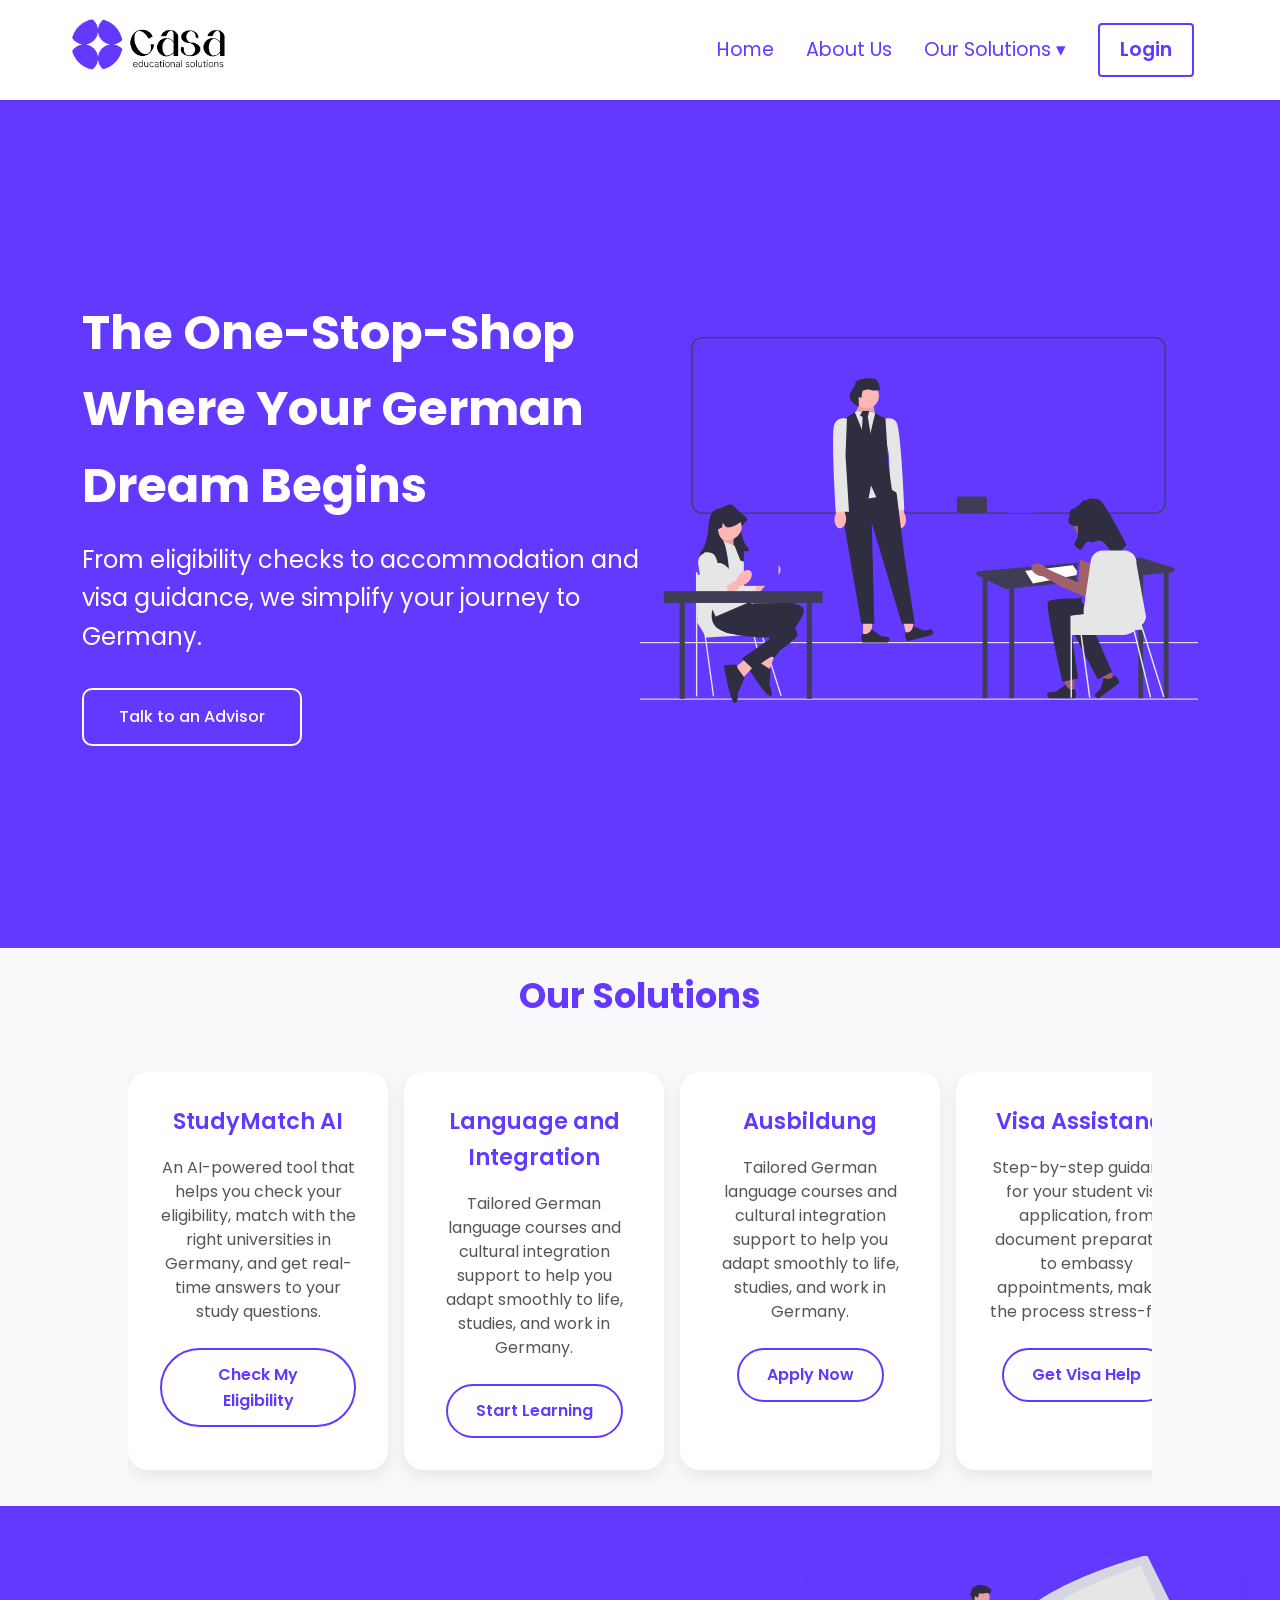
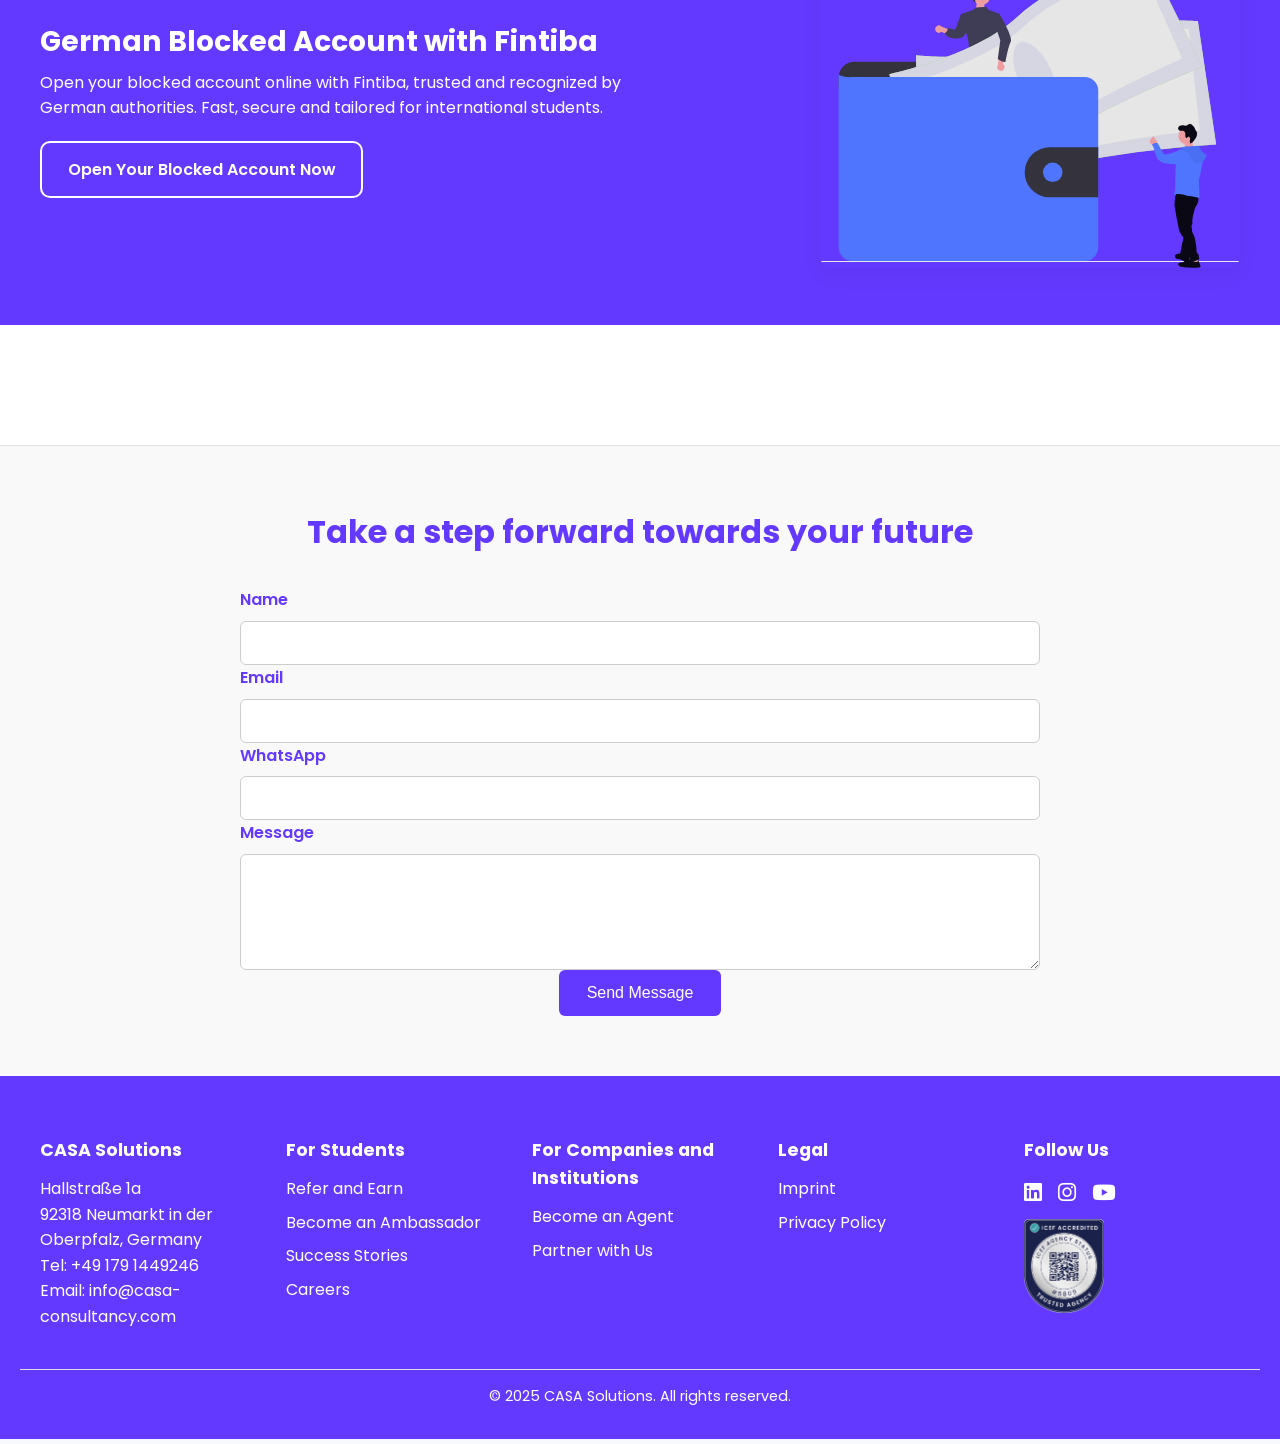
==== index.html @ a8d3142c "Icon added to all pages" ====
<!DOCTYPE html>
<html lang="en">
<head>
  <meta charset="UTF-8">
  <meta name="viewport" content="width=device-width, initial-scale=1.0">
  <title>CASA Educational Solutions</title>
  <link rel="stylesheet" href="styles.css">
  <link rel="preconnect" href="https://fonts.googleapis.com">
  <link rel="preconnect" href="https://fonts.gstatic.com" crossorigin>
  <link href="https://fonts.googleapis.com/css2?family=Poppins:wght@400;700&display=swap" rel="stylesheet">
  <link rel="stylesheet" href="https://cdnjs.cloudflare.com/ajax/libs/font-awesome/6.5.0/css/all.min.css">
  <link rel="icon" type="images/tabicon.png" href="images/tabicon.png">

 
  <!-- Google tag (gtag.js) -->
  <script async src="https://www.googletagmanager.com/gtag/js?id=G-XXXXXXXXXX"></script>
  <script>
    window.dataLayer = window.dataLayer || [];
    function gtag(){dataLayer.push(arguments);}
    gtag('js', new Date());
    gtag('config', 'G-LTHS50NGND');
  </script>


</head>
<body>
  <!-- Navbar -->
  <nav class="navbar">
    <div class="navbar__container">
      <!-- Logo -->
      <a href="index.html" class="logo">
        <img src="images/1.png" alt="CASA Educational Solutions Logo">
      </a>
      
      <!-- Mobile menu toggle -->
      <div class="navbar__toggle" id="mobile-menu">
        <span class="bar"></span>
        <span class="bar"></span>
        <span class="bar"></span>
      </div>
      
      <!-- Menu items -->
      <ul class="navbar__menu">
        <li class="navbar__item"><a href="/" class="navbar__links">Home</a></li>
        <li class="navbar__item"><a href="/aboutus.html" class="navbar__links">About Us</a></li>
        <li class="navbar__item dropdown">
          <a href="/solutions.html" class="navbar__links">Our Solutions ▾</a>
          <ul class="dropdown-menu">
          <li><a href="/study-solutions.html">StudyMatch AI</a></li>
          <li><a href="/unistay.html">UniStay</a></li>
          <li><a href="/ausbildung-students.html">Ausbildung</a></li>
          <li><a href="/ausbildung-b2b.html">Ausbildung B2B</a></li>
          </ul>
          </li>

        <li class="navbar__btn"><a href="/login.html" class="button">Login</a></li>
      </ul>
    </div>
  </nav>

  <!-- Hero Section -->
  <div class="main">
    <div class="main__container">
      <!-- Hero Text -->
      <div class="main__content">
        <h1>The One-Stop-Shop Where Your German Dream Begins</h1>
        <p>From eligibility checks to accommodation and visa guidance, we simplify your journey to Germany.</p>
        <a href="https://cal.com/casasolutions/30min" class="main__btn">Talk to an Advisor</a>
      </div>

      <!-- Hero Image -->
      <div class="main__img--container">
        <img src="images/hero.svg" alt="Students studying in Germany" id="hero-img">
      </div>
    </div>
  </div> 

  <!-- Our Solutions Section -->
  <section class="services" id="services">
    <h2>Our Solutions</h2>
    
    <div class="services-grid">
      <div class="service-card">
        <h3>StudyMatch AI</h3>
        <p>An AI-powered tool that helps you check your eligibility, match with the right universities in Germany, and get real-time answers to your study questions.</p>
        <a href="/studymatch.html" class="btn">Check My Eligibility</a>
      </div>

      <div class="service-card">
        <h3>Language and Integration</h3>
        <p>Tailored German language courses and cultural integration support to help you adapt smoothly to life, studies, and work in Germany.</p>
        <a href="https://api.whatsapp.com/send/?phone=4917686347176&text&type=phone_number&app_absent=0&wame_ctl=1" class="btn">Start Learning</a>
      </div>

      <div class="service-card">
        <h3>Ausbildung</h3>
        <p>Tailored German language courses and cultural integration support to help you adapt smoothly to life, studies, and work in Germany.</p>
        <a href="/ausbildung-students.html" class="btn">Apply Now</a>
      </div>

      <div class="service-card">
        <h3>Visa Assistance</h3>
        <p>Step-by-step guidance for your student visa application, from document preparation to embassy appointments, making the process stress-free.</p>
        <a href="https://api.whatsapp.com/send/?phone=4917686347176&text&type=phone_number&app_absent=0&wame_ctl=1" class="btn">Get Visa Help</a>
      </div>

      <div class="service-card">
        <h3>UniStay</h3>
        <p>Affordable and reliable student housing solutions, helping you secure safe, comfortable, and well-located accommodations in Germany.</p>
        <a href="/unistay.html" class="btn">Find Housing</a>
      </div>
    </div>
  </section>

  <!-- Fintiba Section -->
    <section class="fintiba-section">
  <div class="fintiba-container">
    <!-- Text Column -->
    <div class="fintiba-text">
      <h2>German Blocked Account with Fintiba</h2>
      <p>
        Open your blocked account online with Fintiba, trusted and recognized by German authorities.
        Fast, secure and tailored for international students.
      </p>
      
      <a
        class="fintiba-btn"
        href="https://partner.fintiba.com/casaconsultancy"
        target="_blank"
        rel="noopener noreferrer"
        aria-label="Open blocked account with Fintiba"
      >
        <span>Open Your Blocked Account Now</span>
      </a>
    </div>

    <!-- Image Column -->
    <div class="fintiba-image" aria-hidden="true">
      <img src="/images/bank1.svg" alt="Fintiba blocked account" />
    </div>
  </div>
</section>

 <!-- CASA Google Reviews -->
<section id="reviews-banner1">
    <div class="tagembed-widget" 
        style="width:100%;height:100%;overflow:auto;" 
        data-widget-id="303671" 
        data-website="1">
    </div>
    <script src="https://widget.tagembed.com/embed.min.js" type="text/javascript"></script>
</section>


<!-- Contact Form Section -->
<section class="contact-section">
  <div class="contact-container">
    <h2> Take a step forward towards your future</h2>
    <form action="https://formspree.io/f/xldonynj" method="POST">
      <div class="form-group">
        <label for="name">Name</label>
        <input type="text" id="name" name="name" required>
      </div>

      <div class="form-group">
        <label for="email">Email</label>
        <input type="email" id="email" name="email" required>
      </div>

      <div class="form-group">
        <label for="email">WhatsApp</label>
        <input type="WhatsApp" id="WhatsApp" name="WhatsApp" required>
      </div>

      <div class="form-group">
        <label for="message">Message</label>
        <textarea id="message" name="message" rows="5" required></textarea>
      </div>

      <button type="submit" class="btn-submit">Send Message</button>
    </form>
  </div>
</section>

  <!-- Footer -->
<footer class="footer">
  <div class="footer-container">

    <!-- Company Info -->
    <div class="footer-section company-info">
      <h4>CASA Solutions</h4>
      <p>Hallstraße 1a<br>92318 Neumarkt in der Oberpfalz, Germany</p>
      <p>Tel: +49 179 1449246<br>Email: info@casa-consultancy.com</p>
    </div>

    <!-- For Students -->
    <div class="footer-section">
      <h4>For Students</h4>
      <ul>
        <li><a href="/refer-and-earn.html">Refer and Earn</a></li>
        <li><a href="/ambassador.html">Become an Ambassador</a></li>
        <li><a href="/success-stories.html">Success Stories</a></li>
        <li><a href="/careers.html">Careers</a></li>
      </ul>
    </div>

    <!-- For Companies -->
    <div class="footer-section">
      <h4>For Companies and Institutions</h4>
      <ul>
        <li><a href="/become-agent.html">Become an Agent</a></li>
        <li><a href="/partner.html">Partner with Us</a></li>
      </ul>
    </div>

    <!-- Legal Links -->
    <div class="footer-section legal-links">
      <h4>Legal</h4>
      <ul>
        <li><a href="/imprint.html">Imprint</a></li>
        <li><a href="/privacy-policy.html">Privacy Policy</a></li>
      </ul>
    </div>

    <!-- Social & Trust -->
    <div class="footer-section social-trust">
      <h4>Follow Us</h4>
      <div class="social-icons">
        <a href="https://www.linkedin.com/company/casasolutions/" target="_blank" aria-label="LinkedIn">
          <i class="fab fa-linkedin"></i>
        </a>
        <a href="https://instagram.com/casasolutions.de" target="_blank" aria-label="Instagram">
          <i class="fab fa-instagram"></i>
        </a>
        <a href="http://www.youtube.com/@casa.solutions" target="_blank" aria-label="YouTube">
          <i class="fab fa-youtube"></i>
        </a>
      </div>
      <div class="trust-badge">
        <img src="/images/icef.png" alt="ICEF Agent Accredited">
      </div>
    </div>

  </div>

  <div class="footer-bottom">
    <p>© 2025 CASA Solutions. All rights reserved.</p>
  </div>
</footer>

<script>
const menuToggle = document.getElementById('mobile-menu');
const navMenu = document.querySelector('.navbar__menu');
const dropdownParents = document.querySelectorAll('.navbar__item.dropdown');

menuToggle.addEventListener('click', () => {
  menuToggle.classList.toggle('is-active');
  navMenu.classList.toggle('active');
});

dropdownParents.forEach(parent => {
  const parentLink = parent.querySelector('a.navbar__links');

  parentLink.addEventListener('click', (e) => {
    if (window.innerWidth <= 768) {
      e.preventDefault();
      parent.classList.toggle('open');
    }
  });
});
</script>


</body>
</html>
---- styles.css ----
/* ===================== */
/* Brand color variables */
/* ===================== */
:root {
  --color-primary: #6439FF;   /* strong purple */
  --color-secondary: #4F75FF; /* lighter blue */
  --color-accent: #00CCDD;    /* teal/cyan */
  --color-light: #7CF5FF;     /* light aqua */
  --color-white: #ffffff;
  --color-dark: #333333;
}

html {
  scroll-behavior: smooth;
}

/* ===================== */
/* Global Reset & Base   */
/* ===================== */
* {
  box-sizing: border-box;
  margin: 0;
  padding: 0;
}

body {
  font-family: 'Poppins', sans-serif;
  background: var(--color-white);
  color: var(--color-dark);
  line-height: 1.6;
}

a {
  text-decoration: none;
  color: inherit;
}

/* ===================== */
/* Navbar                */
/* ===================== */
.navbar {
  background: var(--color-white);
  display: flex;
  justify-content: center;
  align-items: center;
  font-size: 1.2rem;
  position: sticky;
  top: 0;
  z-index: 999;
  padding: 10px 20px;
  box-shadow: 0 2px 4px rgba(0, 0, 0, 0.05);
}

.navbar__container {
  display: flex;
  justify-content: space-between;
  align-items: center;
  height: 80px;
  width: 100%;
  max-width: 1300px;
  margin: 0 auto;
  padding: 0 50px;
}

/* Logo */
.logo img {
  height: 80px;
  width: auto;
}

/* Menu */
.navbar__menu {
  display: flex;
  align-items: center;
  list-style: none;
}

.navbar__item {
  height: 80px;
}

.navbar__links {
  color: var(--color-primary);
  display: flex;
  align-items: center;
  padding: 0 1rem;
  height: 100%;
  transition: color 0.3s ease;
  cursor: pointer;
  text-decoration: none;
  font-family: 'Poppins', sans-serif;
}

.navbar__links:hover {
  color: var(--color-secondary);
}

/* Button in navbar */
.navbar__btn {
  display: flex;
  align-items: center;
  padding: 0 1rem;
}

.button {
  display: inline-block;
  padding: 10px 20px;
  border: 2px solid var(--color-primary);
  border-radius: 4px;
  background: transparent;
  color: var(--color-primary);
  font-weight: 600;
  transition: all 0.3s ease;
  cursor: pointer;
}

.button:hover {
  background: var(--color-primary);
  color: var(--color-white);
}

/* Dropdown Menu */
.navbar__item.dropdown {
  position: relative;
}

/* Dropdown Menu Container */
.dropdown-menu {
  display: none;
  position: absolute;
  top: 100%;
  left: 0;
  background-color: #fff; 
  min-width: 220px;
  border-radius: 12px;
  box-shadow: 0 6px 18px rgba(0, 0, 0, 0.15);
  padding: 10px 0;
  z-index: 999;
}

.dropdown-menu li a {
  display: block;
  padding: 12px 20px;
  color: #6439FF; 
  text-decoration: none;
  font-family: 'Poppins', sans-serif;
  font-weight: 400;
  font-size: 0.95rem;
  transition: background-color 0.3s, padding-left 0.3s;
  border-radius: 8px;
}

.dropdown-menu li a:hover {
  background-color: #fff;
  padding-left: 25px;
}

/* Show Dropdown on Hover (desktop) */
.navbar__item.dropdown:hover .dropdown-menu {
  display: block;
}

.navbar__item.dropdown:hover .navbar__links {
  opacity: 0.9;
}

/* Mobile toggle (hamburger icon) */
.navbar__toggle {
  display: none;
  cursor: pointer;
}

.bar {
  display: block;
  width: 25px;
  height: 3px;
  margin: 5px auto;
  transition: all 0.3s ease;
  background-color: #6439FF;
}

/* MOBILE VIEW */
@media screen and (max-width: 768px) {
  .navbar__toggle {
    display: block;
  }

  .navbar__menu {
    display: none;
    position: fixed; /* fix iPhone Safari scroll issue */
    top: 80px;
    left: 0;
    right: 0;
    bottom: 0;
    background-color: #fff;
    flex-direction: column;
    text-align: center;
    padding: 20px 0;
    box-shadow: 0 8px 20px rgba(0, 0, 0, 0.1);
    overflow-y: auto;
    -webkit-overflow-scrolling: touch; /* enable smooth scroll on iOS */
    overscroll-behavior: contain;
    z-index: 999;
  }

  .navbar__menu.active {
    display: flex;
  }

  .navbar__item {
    width: 100%;
    padding: 15px 0;
  }

  .navbar__links {
    display: block;
    width: 100%;
  }

  /* Dropdown on mobile (tap-to-toggle) */
  .navbar__item.dropdown:hover .dropdown-menu {
    display: none; /* disable hover */
  }

  .navbar__item.dropdown.open .dropdown-menu {
    display: block; /* show when clicked */
  }

  .dropdown-menu {
    position: static;
    box-shadow: none;
    border-radius: 0;
    padding: 6px 0;
    max-height: calc(100vh - 160px); 
    overflow-y: auto;
    -webkit-overflow-scrolling: touch;
    scrollbar-width: thin;
    scrollbar-color: #ccc transparent;
    touch-action: pan-y;
  }
}

.dropdown-menu li a {
  white-space: normal;
  word-break: break-word;
}

/* Burger animation */
.navbar__toggle.is-active .bar:nth-child(1) {
  transform: rotate(45deg) translate(5px, 5px);
}

.navbar__toggle.is-active .bar:nth-child(2) {
  opacity: 0;
}

.navbar__toggle.is-active .bar:nth-child(3) {
  transform: rotate(-45deg) translate(5px, -5px);
}

/* Prevent background scroll when menu is open */
body.menu-open {
  position: fixed;
  width: 100%;
  overflow: hidden;
}

body.no-scroll {
  position: fixed;
  width: 100%;
}

/* ===================== */
/* Hero Section          */
/* ===================== */
.main {
  background: #6439FF;
  padding: 4rem 2rem;
}

.main__container {
  display: grid;
  grid-template-columns: 1fr 1fr;
  align-items: center;
  height: 80vh;
  max-width: 1300px;
  margin: 0 auto;
  padding: 0 50px;
}

.main__content h1 {
  font-size: 3rem;
  font-weight: 700;
  background-image: var(--color-white);
  -webkit-background-clip: text;
  background-clip: text;
  -webkit-text-fill-color: white;
}

.main__content p {
  font-size: 1.5rem;
  margin-top: 1rem;
  font-weight: 400;
  background-image: var(--color-white);
  -webkit-background-clip: text;
  background-clip: text;
  -webkit-text-fill-color: white;
}

/* CTA Button */
.main__btn {
  display: inline-block;
  font-size: 1rem;
  margin-top: 2rem;
  padding: 14px 32px;
  border: 2px solid var(--color-white); /* stays on hover */
  border-radius: 4px;
  background: transparent;
  color: var(--color-white);
  font-weight: 600;
  cursor: pointer;
  transition: all 0.35s ease;
  position: relative;
  overflow: hidden;
  z-index: 1;
}

.main__btn::after {
  content: '';
  position: absolute;
  top: 0;
  left: 0;
  width: 0;
  height: 100%;
  background-image: linear-gradient(to right, var(--color-light), var(--color-secondary));
  transition: width 0.35s ease-in-out;
  z-index: -1;
}

.main__btn:hover {
  color: var(--color-white);
  /* keep border visible */
}

.main__btn:hover::after {
  width: 100%;
}

.main__img--container {
  text-align: center;
}

.main__img--container img {
  max-width: 100%;
  height: auto;
}

/* ===================== */
/* Responsive Breakpoints*/
/* ===================== */

/* Tablet */
@media screen and (max-width: 1024px) {
  .navbar__container {
    padding: 0 20px;
  }

  .main__container {
    grid-template-columns: 1fr;
    text-align: center;
    height: auto;
    padding: 2rem;
  }

  .main__content h1 {
    font-size: 2.5rem;
  }

  .main__content p {
    font-size: 1.2rem;
  }

  .main__btn {
    width: 100%;
    max-width: 280px;
    margin: 1.5rem auto 0;
    text-align: center;
  }

  .main__img--container img {
    max-width: 80%;
    margin-top: 2rem;
  }
}

/* Mobile */
@media screen and (max-width: 768px) {
  .logo img {
    height: 60px;
  }

  .navbar__menu {
    position: absolute;
    top: 80px;
    left: 0;
    width: 100%;
    height: 0;
    background: var(--color-white);
    flex-direction: column;
    align-items: center;
    justify-content: flex-start;
    overflow: hidden;
    transition: height 0.3s ease;
  }

  .navbar__menu.active {
    height: 50vh;
  }

  .navbar__toggle {
    display: block; /* show toggle on mobile */
  }

  .navbar__toggle .bar {
    display: block;
    width: 25px;
    height: 3px;
    margin: 5px auto;
    background-color: var(--color-primary);
    transition: all 0.3s ease-in-out;
  }

  .main__content h1 {
    font-size: 2rem;
  }

  .main__content p {
    font-size: 1rem;
  }
}

/* ===================== */
/* Our Solutions Section */
/* ===================== */
.services {
  padding: 20px 10%;
  background: #f9f9fb;
}

.services h2 {
  text-align: center;
  font-size: 2.2rem;
  font-weight: 700;
  color: var(--color-primary);
  margin-bottom: 3rem;
}

/* Grid */
.services-grid {
  display: flex;
  gap: 1rem;
  overflow-x: auto; /* enables horizontal scroll */
  padding-bottom: 1rem; /* small space for scroll bar */
}

/* Card */
.service-card {
  flex: 0 0 260px; /* fixed width cards */
  background: var(--color-white);
  border-radius: 1.25rem;
  box-shadow: 0 6px 16px rgba(0, 0, 0, 0.08);
  padding: 2rem;
  text-align: center;
  transition: transform 0.3s ease, box-shadow 0.3s ease;
  scroll-snap-align: start; /* aligns nicely when scrolling */
}

.service-card:hover {
  transform: translateY(-8px);
  box-shadow: 0 12px 24px rgba(0, 0, 0, 0.12);
}

.service-card h3 {
  font-size: 1.4rem;
  font-weight: 600;
  color: var(--color-primary);
  margin-bottom: 1rem;
}

.service-card p {
  font-size: 1rem;
  color: #555;
  margin-bottom: 1.5rem;
  line-height: 1.5;
}

/* Buttons inside cards */
.service-card a {
  display: inline-block;
  padding: 0.75rem 1.75rem;
  border: 2px solid var(--color-primary);
  background: transparent;
  color: var(--color-primary);
  font-size: 1rem;
  font-weight: 600;
  border-radius: 50px;
  cursor: pointer;
  transition: all 0.3s ease;
}

.service-card a:hover {
  background: linear-gradient(90deg, var(--color-primary), var(--color-secondary));
  color: var(--color-white);
  border-color: transparent;
}

/* Responsive tweaks */
@media screen and (max-width: 768px) {
  .services h2 {
    font-size: 1.8rem;
  }

  .service-card {
    padding: 1.5rem;
  }

  .service-card h3 {
    font-size: 1.2rem;
  }

  .service-card p {
    font-size: 0.95rem;
  }

  .service-card a {
    font-size: 0.9rem;
    padding: 0.65rem 1.25rem;
  }
}

/* ======= Fintiba Section (Responsive + Polished) ======= */
:root {
  --color-primary: #6439FF;
  --color-secondary: #4F75FF;
}

/* Ensure consistent sizing */
.fintiba-section,
.fintiba-section * {
  box-sizing: border-box;
}

.fintiba-section {
  padding: 50px 20px;
  background: var(--color-primary);
}

/* Container layout */
.fintiba-container {
  max-width: 1200px;
  margin: 0 auto;
  display: flex;
  align-items: center;
  justify-content: space-between;
  gap: 28px;
  flex-wrap: wrap;
}

/* Text column */
.fintiba-text {
  flex: 1 1 480px;
  min-width: 260px;
  order: 1;
}

.fintiba-text h2 {
  margin: 0 0 12px 0;
  font-size: clamp(1.25rem, 2.2vw, 1.8rem);
  color: var(--color-white);
  line-height: 1.15;
}

.fintiba-text p {
  margin: 0 0 20px 0;
  color: var(--color-white);
  line-height: 1.6;
  font-size: 1rem;
  max-width: 60ch;
}

/* Image column */
.fintiba-image {
  flex: 0 0 420px;
  min-width: 200px;
  order: 2;
  text-align: center;
}

.fintiba-image img {
  width: 100%;
  height: auto;
  max-height: 340px;
  object-fit: cover;
  border-radius: 12px;
  box-shadow: 0 8px 20px rgba(16, 24, 40, 0.06);
  display: inline-block;
}

/* CTA button */
.fintiba-btn {
  position: relative;
  display: inline-block;
  padding: 0.85rem 1.6rem;
  border-radius: 10px;
  border: 2px solid var(--color-white);
  background: transparent;
  color: var(--color-white);
  font-weight: 600;
  text-decoration: none;
  overflow: hidden;
  transition: color 0.28s ease, border-color 0.28s ease;
  -webkit-tap-highlight-color: transparent;
}

/* Animated fill background */
.fintiba-btn::before {
  content: "";
  position: absolute;
  inset: 0;
  background: linear-gradient(90deg, var(--color-primary), var(--color-secondary));
  transform: scaleX(0);
  transform-origin: left center;
  transition: transform 0.35s cubic-bezier(.2,.9,.2,1);
  z-index: 0;
}

.fintiba-btn > span {
  position: relative;
  z-index: 1;
  display: inline-block;
}

/* Hover and focus */
.fintiba-btn:hover::before {
  transform: scaleX(1);
}

.fintiba-btn:hover {
  color: #fff;
  border-color: transparent;
}

.fintiba-btn:focus-visible {
  outline: 3px solid rgba(100, 57, 255, 0.18);
  outline-offset: 3px;
  border-color: transparent;
}

/* Respect reduced motion */
@media (prefers-reduced-motion: reduce) {
  .fintiba-btn::before,
  .fintiba-btn {
    transition: none !important;
  }
  .fintiba-btn::before {
    transform: scaleX(1);
  }
}

/* ======= Mobile adjustments ======= */
@media screen and (max-width: 768px) {
  .fintiba-container {
    flex-direction: column;
    justify-content: center;
    align-items: center;
    text-align: center;
    gap: 24px;
  }

  .fintiba-text {
    order: 1;
    flex: 1 1 100%;
    min-width: auto;
  }

  .fintiba-text h2 {
    font-size: 1.4rem;
  }

  .fintiba-text p {
    font-size: 0.95rem;
    max-width: 90%;
    margin: 0 auto 20px auto;
  }

  .fintiba-image {
    order: 2;
    flex: 1 1 auto;
    width: 100%;
    text-align: center;
  }

  .fintiba-image img {
    width: 85%;
    max-width: 320px;
    height: auto;
    max-height: none;
    object-fit: contain; /* prevents cropping */
    border-radius: 10px;
  }

  .fintiba-btn {
    width: auto;
    padding: 0.8rem 1.5rem;
    font-size: 0.95rem;
  }
}

/* Extra small screens */
@media screen and (max-width: 480px) {
  .fintiba-image img {
    width: 90%;
    max-width: 280px;
  }

  .fintiba-text h2 {
    font-size: 1.2rem;
  }
}

/* RESPONSIVE: stack on narrower screens, image first for mobile UX */
@media (max-width: 768px) {
  .fintiba-container {
    flex-direction: column-reverse; /* image first on mobile */
    gap: 18px;
    padding: 8px 12px;
    text-align: center;
  }

  .fintiba-text {
    order: 2;
    width: 100%;
  }

  .fintiba-image {
    order: 1;
    width: 100%;
  }

  .fintiba-image img {
    max-height: 240px;
  }

  .fintiba-text p {
    margin-left: auto;
    margin-right: auto;
  }
}

/* small tweak for very wide screens */
@media (min-width: 1400px) {
  .fintiba-container { gap: 40px; }
  .fintiba-text { max-width: 720px; }
}

/* Contact Section */
.contact-section {
  background: #f9f9f9;
  padding: 60px 20px;
  border-top: 1px solid #e0e0e0;
}

.contact-container {
  max-width: 800px;
  margin: 0 auto;
  text-align: center;
}

.contact-section h2 {
  font-size: 2rem;
  margin-bottom: 30px;
  color: var(--color-primary);
}

.contact-form {
  display: flex;
  flex-direction: column;
  gap: 20px;
}

.form-group {
  display: flex;
  flex-direction: column;
  align-items: flex-start;
}

.form-group label {
  margin-bottom: 8px;
  font-weight: 600;
  color: var(--color-primary);
}

.form-group input,
.form-group textarea {
  width: 100%;
  padding: 12px;
  border: 1px solid #ccc;
  border-radius: 6px;
  font-size: 1rem;
}

.btn-submit {
  background: #6439FF; /* Your brand purple */
  color: #fff;
  padding: 14px 28px;
  border: none;
  border-radius: 6px;
  font-size: 1rem;
  cursor: pointer;
  transition: background 0.3s ease;
}

.btn-submit:hover {
  background: #4F75FF; /* Your secondary blue */
}

/* Responsive */
@media (max-width: 768px) {
  .contact-container {
    padding: 0 10px;
  }

  .contact-section h2 {
    font-size: 1.5rem;
  }
}

/* ===================== */
/* Footer Styles */
/* ===================== */

.footer {
  background-color: #6439FF;
  color: var(--color-white);
  padding: 60px 20px 30px;
  font-family: 'Poppins', sans-serif;
  width: 100vw; /* stretch to full screen width */
  margin-left: calc(-50vw + 50%); /* cancel container centering */
  box-sizing: border-box; /* make padding included in width */
}


.footer-container {
  display: flex;
  flex-wrap: wrap;
  justify-content: space-between;
  gap: 30px;
  max-width: 1200px;
  margin: 0 auto;
}

.footer-section {
  flex: 1 1 200px;
  min-width: 180px;
}

.footer-section h4 {
  font-size: 1.1rem;
  margin-bottom: 12px;
  color: var(--color-white);
}

.footer-section ul {
  list-style: none;
  padding: 0;
  margin: 0;
}

.footer-section ul li {
  margin-bottom: 8px;
}

.footer-section ul li a {
  color: var(--color-white);
  text-decoration: none;
  transition: color 0.2s ease;
}

.footer-section ul li a:hover {
  color: #4F75FF;
}

.social-icons a {
  margin-right: 10px;
  font-size: 1.3rem;
  color: var(--color-white);
  transition: transform 0.3s;
}

.social-icons a:hover {
  transform: scale(1.1);
  color: #4F75FF;
}

.trust-badge img {
  margin-top: 10px;
  width: 80px;
}

.footer-bottom {
  text-align: center;
  margin-top: 40px;
  font-size: 0.9rem;
  border-top: 1px solid #ddd;
  padding-top: 15px;
}

.about-section {
  padding: 80px 10%;
  background-color: #f9f9ff;
}

/* === FLEX CONTAINER === */
.about-container {
  display: flex;
  justify-content: space-between;
  align-items: center;
  gap: 30px;

  /* keep columns side-by-side until very small screens */
  flex-wrap: nowrap;
}

/* === COLUMNS === */
.about-image,
.about-text {
  flex: 1;
  width: 50%;
  box-sizing: border-box;
}

/* === IMAGE STYLING === */
.about-image img {
  width: 100%;
  height: auto;
  border-radius: 20px;
  object-fit: cover;
  box-shadow: transparent;
}

/* === TEXT STYLING === */
.about-text {
  display: flex;
  flex-direction: column;
  justify-content: center;
}

.about-text h2 {
  font-size: 2rem;
  color: var(--color-primary, #6439FF);
  margin-bottom: 20px;
}

.about-text h3 {
  font-size: 1.25rem;
  color: var(--color-secondary, #4F75FF);
  margin-top: 20px;
}

.about-text p {
  color: #444;
  line-height: 1.6;
  margin-top: 10px;
}

/* === SLIDER === */
.slider {
  position: relative;
  overflow: hidden;
}

.slide {
  display: none;
  transition: opacity 0.4s ease-in-out;
}

.slide.active {
  display: block;
}

/* === BUTTONS === */
.slider-buttons {
  margin-top: 20px;
}

.slider-buttons button {
  background-color: var(--color-primary, #6439FF);
  border: none;
  color: white;
  padding: 10px 16px;
  margin: 0 6px;
  border-radius: 8px;
  cursor: pointer;
  transition: background-color 0.3s ease;
}

.slider-buttons button:hover {
  background-color: var(--color-secondary, #4F75FF);
}

/* === RESPONSIVE (only stack on small screens) === */
.team-section {
  text-align: center;
  padding: 60px 20px;
  background-color: var(--color-primary);
}

.team-section h2 {
  font-size: 2rem;
  color: var(--color-white);
  margin-bottom: 40px;
}

.team-container {
  display: flex;
  justify-content: center;
  gap: 60px;
  flex-wrap: wrap; /* responsive layout */
}

.team-member {
  background: #fff;
  border-radius: 12px;
  box-shadow: 0 4px 15px rgba(0, 0, 0, 0.1);
  padding: 20px;
  width: 250px;
  transition: transform 0.3s ease, box-shadow 0.3s ease;
}

.team-member:hover {
  transform: translateY(-8px);
  box-shadow: 0 6px 20px rgba(0, 0, 0, 0.15);
}

.team-member img {
  width: 100%;
  border-radius: 10px;
  object-fit: cover;
}

.team-member h3 {
  margin-top: 15px;
  color: var(--color-primary, #6439FF);
}

.team-member p {
  font-size: 0.95rem;
  color: var(--color-dark);
  margin-bottom: 10px;
}

.social-links a {
  margin: 0 8px;
  color: var(--color-primary, #6439FF);
  font-size: 1.2rem;
  transition: color 0.3s ease;
}

.social-links a:hover {
  color: var(--color-secondary, #4F75FF);
}

.values-section {
  background-color: #6439FF;
  border-radius: 20px;
  padding: 60px;
  margin: 60px auto;
  max-width: 1200px;
  box-shadow: 0 8px 20px rgba(0, 0, 0, 0.05);
}

.values-header {
  text-align: center;
  margin-bottom: 40px;
}

.values-header h2 {
  font-size: 2rem;
  font-weight: 700;
  color: var(--color-white);
}

.values-header p {
  font-size: 1rem;
  color: var(--color-white);
}

.values-grid {
  display: grid;
  grid-template-columns: repeat(auto-fit, minmax(280px, 1fr));
  gap: 25px;
}

.value-card {
  background-color: var(--card-color);
  border-radius: 16px;
  padding: 30px 25px;
  text-align: center;
  transition: transform 0.3s ease, box-shadow 0.3s ease;
}

.value-card:hover {
  transform: translateY(-6px);
  box-shadow: 0 10px 25px rgba(0, 0, 0, 0.08);
}

.value-image {
  width: 60px;
  height: 60px;
  object-fit: contain;
  margin-bottom: 15px;
  border-radius: 10px;
}

.value-card h3 {
  color: var(--color-primary);
  font-size: 1.2rem;
  font-weight: 600;
  margin-bottom: 10px;
}

.value-card p {
  color: var(--color-dark);
  font-size: 0.95rem;
  line-height: 1.6;
}

#reviews-banner {
  background-color: #6439ff;   
  padding: 60px 20px;
  text-align: center;;         
}

#reviews-banner .tagembed-widget {
  max-width: 1200px;
  margin: 0 auto;
  background-color: transparent !important; 
}

#reviews-banner1 {
  background-color: white;   
  padding: 60px 20px;
  text-align: center;;         
}

#reviews-banner1 .tagembed-widget {
  max-width: 1200px;
  margin: 0 auto;
  background-color: transparent !important; 
}

/* ===================== */
/* UniStay Page Styles   */
/* ===================== */

.unistay-hero {
  position: relative;
  height: 100vh;
  width: 100%;
  overflow: hidden;
  display: flex;
  justify-content: center;
  align-items: center;
  text-align: center;
  color: #fff;
}

/* Background video */
.hero-video {
  position: absolute;
  top: 0;
  left: 0;
  width: 100%;
  height: 100%;
  object-fit: cover;
  opacity: 0;
  transform: scale(1.1);
  animation: fadeInVideo 2.5s ease-out forwards;
}

/* Overlay for contrast */
.unistay-hero-overlay {
  position: absolute;
  top: 0;
  left: 0;
  width: 100%;
  height: 100%;
  background: rgba(0, 0, 0, 0.45);
  z-index: 1;
  opacity: 0;
  animation: fadeInOverlay 2.5s ease-out forwards;
  animation-delay: 0.5s;
}

/* Content */
.unistay-hero-content {
  position: relative;
  z-index: 2;
  max-width: 800px;
  padding: 0 20px;
  opacity: 0;
  transform: translateY(40px);
  animation: fadeInUp 2s ease-out forwards;
  animation-delay: 1.2s;
}

.unistay-hero h1 {
  font-size: 3rem;
  font-weight: 700;
  margin-bottom: 20px;
}

.unistay-hero p {
  font-size: 1.2rem;
  margin-bottom: 30px;
  color: #f5f5f5;
}

.main__btn {
  background: #6439ff;
  color: #fff;
  padding: 14px 35px;
  border-radius: 10px;
  text-decoration: none;
  font-weight: 500;
  transition: all 0.3s ease;
}

.main__btn:hover {
  background: #4e2ecc;
  transform: scale(1.05);
}

/* --- Keyframes --- */
@keyframes fadeInVideo {
  from {
    opacity: 0;
    transform: scale(1.1);
  }
  to {
    opacity: 1;
    transform: scale(1);
  }
}

@keyframes fadeInOverlay {
  from {
    opacity: 0;
  }
  to {
    opacity: 1;
  }
}

@keyframes fadeInUp {
  from {
    opacity: 0;
    transform: translateY(40px);
  }
  to {
    opacity: 1;
    transform: translateY(0);
  }
}

/* Scroll Parallax Effect */
@media (min-width: 768px) {
  .unistay-hero-content {
    will-change: transform, opacity;
    transition: transform 0.4s ease-out, opacity 0.4s ease-out;
  }

  body.scrolled .unistay-hero-content {
    transform: translateY(-60px);
    opacity: 0.6;
  }
}


/* Features Section */
.unistay-features {
  background: #f9f9fb;
  padding: 80px 10%;
  text-align: center;
}

.unistay-features h2 {
  font-size: 2rem;
  color: var(--color-primary);
  margin-bottom: 50px;
}

.unistay-feature-grid {
  display: grid;
  grid-template-columns: repeat(auto-fit, minmax(250px, 1fr));
  gap: 25px;
}

.feature-card {
  background: var(--color-white);
  border-radius: 16px;
  padding: 30px 25px;
  box-shadow: 0 8px 20px rgba(0,0,0,0.05);
  transition: transform 0.3s ease;
}

.feature-card:hover {
  transform: translateY(-6px);
}

.feature-card h3 {
  color: var(--color-primary);
  margin-bottom: 10px;
}

.feature-card p {
  color: #555;
  line-height: 1.6;
}

/* Responsive */
@media (max-width: 768px) {
  .unistay-hero {
    flex-direction: column;
    text-align: center;
  }

  .unistay-hero-content h1 {
    font-size: 2rem;
  }

  .unistay-hero-img img {
    max-width: 100%;
  }
}

.unistay-process {
  background: #6439FF;
  padding: 80px 20px;
  position: relative;
  font-family: 'Poppins', sans-serif;
}

.section-title {
  text-align: center;
  font-size: 2.4rem;
  font-weight: 700;
  color: #ffffff;
  margin-bottom: 10px;
}

.section-subtitle {
  text-align: center;
  color: #ffffff;
  font-size: 1.1rem;
  max-width: 700px;
  margin: 0 auto 60px;
}

.timeline {
  position: relative;
  max-width: 900px;
  margin: 0 auto;
}

.timeline::after {
  content: "";
  position: absolute;
  width: 4px;
  background-color: #ffffff;
  top: 0;
  bottom: 0;
  left: 50%;
  transform: translateX(-50%);
  border-radius: 4px;
}

.timeline-item {
  position: relative;
  width: 50%;
  padding: 20px 40px;
  box-sizing: border-box;
}

.timeline-item .timeline-content {
  background: #fff;
  padding: 25px 30px;
  border-radius: 16px;
  box-shadow: 0 4px 15px rgba(0, 0, 0, 0.05);
  transition: all 0.3s ease;
  position: relative;
}

.timeline-item .timeline-content:hover {
  transform: translateY(-5px);
  box-shadow: 0 8px 20px rgba(100, 57, 255, 0.15);
}

.timeline-item .timeline-content h3 {
  color: #6439ff;
  margin-bottom: 10px;
  font-size: 1.3rem;
}

.timeline-item .timeline-content p {
  color: #444;
  line-height: 1.6;
}

.timeline-item:nth-child(odd) {
  left: 0;
}

.timeline-item:nth-child(even) {
  left: 50%;
}

.timeline-content::before {
  content: "";
  position: absolute;
  top: 20px;
  width: 15px;
  height: 15px;
  background: #6439ff;
  border-radius: 50%;
  box-shadow: 0 0 0 5px #e9e4ff;
}

.timeline-item:nth-child(odd) .timeline-content::before {
  right: -8px;
}

.timeline-item:nth-child(even) .timeline-content::before {
  left: -8px;
}

/* Responsive fix for mobile */
@media screen and (max-width: 768px) {
  .timeline::after {
    left: 20px;
  }

  .timeline-item {
    width: 100%;
    padding-left: 50px;
    padding-right: 0;
    left: 0 !important; /* Reset desktop positioning */
  }

  .timeline-item .timeline-content {
    margin-bottom: 30px;
  }

  .timeline-item .timeline-content::before {
    left: -30px !important;
    right: auto;
  }
}

/* General Layout */
.select-city {
    background-color: #6439FF;
  text-align: center;
  padding: 4rem 2rem;
  font-family: 'Poppins', sans-serif;
  color: #fff;
}

.select-city h1 {
  font-size: 2.5rem;
  margin-bottom: 0.5rem;
  font-weight: 600;
}

.select-city p {
  font-size: 1.1rem;
  margin-bottom: 3rem;
  color: #fff;
}

/* Map Section */
.map-section {
  position: relative;
  display: inline-block;
  width: 80vw;
  max-width: 800px;
  height: auto;
}

.map-image {
  width: 100%;
  height: auto;
  display: block;
}

/* City Pins */
.city-pin {
  position: absolute;
  transform: translate(-50%, -100%);
  cursor: pointer;
  text-align: center;
  transition: transform 0.2s ease-in-out;
  z-index: 5;
}

.city-pin:hover {
  transform: translate(-50%, -100%) scale(1.1);
}

.pin {
  width: 16px;
  height: 16px;
  background-color: #00CCDD;
  border-radius: 50%;
  border: 2px solid #fff;
  box-shadow: 0 2px 6px rgba(0,0,0,0.2);
  display: inline-block;
}

.city-label {
  margin-top: 6px;
  font-size: 0.9rem;
  font-weight: 500;
  background: #ffffffcc;
  padding: 3px 8px;
  border-radius: 8px;
  backdrop-filter: blur(4px);
  color: #6439FF;
}

/* Dropdown for Mobile */
.city-dropdown {
  margin-top: 3rem;
}

.city-dropdown label {
  font-weight: 500;
  margin-right: 10px;
}

#city-select {
  padding: 10px 14px;
  border: 1px solid #ccc;
  border-radius: 8px;
  font-size: 1rem;
  background: #fff;
  transition: border-color 0.2s;
}

#city-select:focus {
  border-color: #ff5a5f;
  outline: none;
}

/* Responsive Adjustments */
@media (max-width: 768px) {
  .map-section {
    width: 95vw;
  }

  .city-pin {
    transform: translate(-50%, -90%);
  }

  .city-label {
    font-size: 0.8rem;
    padding: 2px 6px;
  }

  .select-city h1 {
    font-size: 2rem;
  }
}

.ausbildung-hero {
  display: flex;
  align-items: center;
  justify-content: space-between;
  padding: 80px 10%;
  background-color: #6439FF;
  flex-wrap: wrap;
}

.ausbildung-hero-text {
  flex: 1 1 45%;
  max-width: 500px;
}

.ausbildung-hero-text h1 {
  font-size: 3rem;
  margin-bottom: 1rem;
  color: #ffffff;
   font-weight: 700;
}

.ausbildung-hero-text p {
   font-size: 1.5rem;
  margin-top: 1rem;
  font-weight: 400;
  background-image: var(--color-white);
  -webkit-background-clip: text;
  background-clip: text;
  -webkit-text-fill-color: white;
}

.ausbildung-hero-image {
  flex: 1 1 45%;
  text-align: center;
}

.ausbildung-hero-image img {
  width: 100%;
  max-width: 500px;
  border-radius: 16px;
}

.cta-btn {
  display: inline-block;
  background-color: #6439FF;
  color: #fff;
  padding: 0.85rem 1.6rem;
  border-radius: 8px;
  text-decoration: none;
  font-weight: 600;
  font-size: 1rem;
  transition: all 0.3s ease;
  box-shadow: 0 3px 8px rgba(0, 113, 227, 0.3);
  border: 2px solid var(--color-white);
  margin-top: 1.5rem; /* ✅ Add this line */
}

.cta-btn:hover {
  background-color: var(--color-accent);
  box-shadow: 0 5px 12px rgba(0, 91, 181, 0.4);
  transform: translateY(-3px);
}
/* --- Ausbildung Interactive Section --- */
.section-intro {
  text-align: right;
  max-width: 700px;
  margin: 0 auto 2rem;
  color: #6439FF;
  line-height: 1.7;
}


 .cta-btn.secondary-btn {
  display: inline-block;
  background-color: #6439FF;
  color: white;
  padding: 0.85rem 1.6rem;
  border-radius: 8px;
  text-decoration: none;
  font-weight: 600;
  font-size: 1rem;
  transition: all 0.3s ease;
  box-shadow: 0 3px 8px rgba(0, 113, 227, 0.3);
  border: 2px solid var(--color-white);
  margin-top: 1.5rem; 
}

 .cta-btn.secondary-btn:hover {
   background-color: var(--color-accent);
  box-shadow: 0 5px 12px rgba(0, 91, 181, 0.4);
  transform: translateY(-3px);
}


/* --- Info Cards --- */
/* --- Section Backgrounds --- */
.ausbildung-info {
  background-color: #ffffff;
  padding: 80px 10%;
}

.ausbildung-requirements {
  background-color: #6439FF;
  padding: 80px 10%;
  color: #ffffff;
}

/* --- Section Headings --- */
.ausbildung-info h2 {
  text-align: center;
  font-size: 2rem;
  margin-bottom: 1rem;
  color: #6439FF;
  font-weight: 700;
}

.ausbildung-requirements h2 {
  text-align: center;
  font-size: 2rem;
  margin-bottom: 1rem;
  color: #ffffff;
  font-weight: 700;
}

/* --- Section Underlines --- */
.ausbildung-info h2::after {
  content: "";
  display: block;
  width: 60px;
  height: 4px;
  background: #6439FF;
  margin: 0.5rem auto 1.5rem;
  border-radius: 2px;
}

.ausbildung-info .section-intro {
  text-align: center;
  margin: 0 auto;
  max-width: 800px; 
  line-height: 1.7;
  color: #333;
}

.ausbildung-requirements h2::after {
  content: "";
  display: block;
  width: 60px;
  height: 4px;
  background: #ffffff;
  margin: 0.5rem auto 1.5rem;
  border-radius: 2px;
}

/* --- Info Cards --- */
.ausbildung-cards {
  display: grid;
  grid-template-columns: repeat(auto-fit, minmax(230px, 1fr));
  gap: 1.5rem;
  margin-top: 2rem;
}

.ausbildung-cards .info-card h3 {
  color: #6439FF; 
  font-weight: 600;
}


.info-card {
  background: #ffffff;
  border-radius: 16px;
  padding: 1.5rem;
  text-align: center;
  box-shadow: 0 4px 15px rgba(0, 0, 0, 0.08);
  transition: transform 0.3s ease, box-shadow 0.3s ease;
}


.info-card:hover {
  transform: translateY(-6px);
  box-shadow: 0 8px 20px rgba(0, 0, 0, 0.12);
}

/* --- Requirement Boxes --- */
.requirement-box {
  background: rgba(255, 255, 255, 0.15);
  border-radius: 12px;
  padding: 1.5rem;
  text-align: center;
  transition: transform 0.3s ease, background 0.3s ease;
  color: #ffffff;
}

.requirement-box:hover {
  transform: translateY(-5px);
}

.requirement-box h4 {
  color: var(--color-dark);
}

.info-card:hover {
  transform: translateY(-6px);
  box-shadow: 0 8px 20px rgba(0, 0, 0, 0.12);
}

.info-card img {
  width: 50px;
  height: 50px;
  margin-bottom: 1rem;
}

/* --- Requirements Grid --- */
.requirement-grid {
  display: grid;
  grid-template-columns: repeat(auto-fit, minmax(230px, 1fr));
  gap: 1.5rem;
  margin-top: 2rem;
}

.requirement-box {
  background: white;
  border-radius: 12px;
  padding: 1.5rem;
  text-align: center;
  transition: background 0.3s ease, transform 0.3s ease;
}

.requirement-box:hover {
  background: #eaf2ff;
  transform: translateY(-5px);
}

.requirement-box span {
  font-size: 2rem;
  display: block;
  margin-bottom: 0.5rem;
}

.requirement-box h4 {
  font-size: 1.1rem;
  margin-bottom: 0.5rem;
  color: #6439FF;
}

.requirement-box p {
  font-size: 1.1rem;
  margin-bottom: 0.5rem;
  color: var(--color-dark);
}
/* --- Button Alignment --- */
.apply-btn-container {
  text-align: center;
  margin-top: 2rem;
}

.ausbildung-stats {
  text-align: center;
  padding: 5rem 2rem;
  background: #f9f9ff;
}

.ausbildung-stats h2 {
  font-size: 2rem;
  color: #6439ff;
  font-weight: 700;
  margin-bottom: 3rem;
}

.stats-container {
  display: flex;
  justify-content: center;
  align-items: center;
  gap: 3rem;
  flex-wrap: wrap;
}

.stats-column {
  flex: 1 1 250px;
  display: flex;
  flex-direction: column;
  gap: 2rem;
}

.stat-item {
  text-align: right;
}

.right .stat-item {
  text-align: left;
}

.stat-item h3 {
  font-size: 2rem;
  color: #6439ff;
  margin-bottom: 0.3rem;
  font-weight: 700;
}

.stat-item p {
  color: #333;
  font-size: 1rem;
}

.stats-image img {
  max-width: 260px;
  animation: float 4s ease-in-out infinite;
}

@keyframes float {
  0%, 100% { transform: translateY(0); }
  50% { transform: translateY(-10px); }
}

@media (max-width: 900px) {
  .stats-container {
    flex-direction: column;
    text-align: center;
  }

  .stat-item {
    text-align: center;
  }
}

.hero-company {
  display: flex;
  align-items: center;
  justify-content: space-between;
  background-color: #6439FF;
  padding: 100px 8%;
  color: #fff;
  gap: 60px;
}

.hero-company-content {
  flex: 1;
  max-width: 550px;
}

.hero-company-content h1 {
  font-family: 'Poppins', sans-serif;
  font-weight: 700;
  font-size: 2.8rem;
  line-height: 1.3;
  margin-bottom: 20px;
  color: #fff;
}

.hero-company-content p {
  font-family: 'Inter', sans-serif;
  font-size: 1.15rem;
  line-height: 1.7;
  margin-bottom: 35px;
  color: #fff;
}

/* ✅ CTA Button */
.btn-primary {
  background-color: transparent;
  color: #fff;
  font-weight: 600;
  padding: 14px 34px;
  border-radius: 50px;
  border: 2px solid #fff;
  text-decoration: none;
  font-family: 'Poppins', sans-serif;
  transition: all 0.3s ease;
  display: inline-block;
}

.btn-primary:hover {
  background-color: #fff;
  color: #6439FF;
  transform: translateY(-2px);
}

.hero-company-media {
  flex: 1;
  display: flex;
  justify-content: center;
  align-items: center;
}

.hero-company-media img {
  width: 100%;
  max-width: 480px;
  height: auto;
  border-radius: 0;
  object-fit: contain;
}

/* ✅ Responsive layout */
@media (max-width: 900px) {
  .hero-company {
    flex-direction: column;
    text-align: center;
    gap: 40px;
    padding: 80px 5%;
  }

  .hero-company-content {
    max-width: 100%;
  }

  .hero-company-media img {
    max-width: 320px;
  }

  .btn-primary {
    margin: 0 auto;
  }
}

.recruit-international {
  padding: 80px 5%;
  background: #fff;
  text-align: center;
}

.recruit-international h2 {
  font-size: 2.2rem;
  margin-bottom: 15px;
  color: #6439FF;
}

.recruit-international .intro {
  max-width: 800px;
  margin: 0 auto 50px;
  color: var(--color-dark);
  font-size: 1.1rem;
}

.stats {
  display: flex;
  justify-content: center;
  flex-wrap: wrap;
  gap: 40px;
  margin-bottom: 60px;
}

.stat {
  flex: 1 1 200px;
}

.counter {
  font-size: 2.5rem;
  font-weight: bold;
  color: #6439FF;
  display: block;
  margin-bottom: 10px;
}

.advantages {
  background-color: #6439ff;
  width: 100vw;
  margin-left: calc(-50vw + 50%);
  padding: 60px 0;
  display: flex;
  justify-content: center;
  align-items: flex-start;
  gap: 40px;
  flex-wrap: wrap;
  text-align: center;
  box-sizing: border-box;
}

.adv {
  flex: 1 1 250px;
  max-width: 300px;
}

.adv h3 {
  color: #fff;
  font-size: 1.2rem;
  margin-bottom: 10px;
}

.adv p {
  color: #fff;
  font-size: 1rem;
  line-height: 1.5;
}


/* Animation for counters */
@keyframes countUp {
  from { counter-increment: none; }
  to { counter-increment: none; }
}

@media (max-width: 768px) {
  .recruit-international h2 {
    font-size: 1.8rem;
  }
  .counter {
    font-size: 2rem;
  }
}

/* Imprint */
/* Global Styles */
body {
  margin: 0;
  padding: 0;
  font-family: "Poppins", sans-serif;
  background-color: #ffffff;
  color: #222;
  line-height: 1.6;
}

/* Container */
.container {
  max-width: 1000px;
  margin: 0 auto;
  padding: 80px 20px;
}

/* Section Title */
.imprint-section h1 {
  color: #6439ff;
  font-size: 2.4rem;
  font-weight: 700;
  margin-bottom: 10px;
}

.imprint-section .intro {
  color: #666;
  font-size: 1rem;
  margin-bottom: 40px;
}

/* Info Blocks */
.imprint-content {
  display: flex;
  flex-wrap: wrap;
  gap: 40px;
}

.info-block {
  flex: 1 1 400px;
  background-color: #fff;
  padding: 30px;
  border-radius: 14px;
  box-shadow: 0 4px 12px rgba(0, 0, 0, 0.05);
}

.info-block h2,
.info-block h3 {
  color: #6439ff;
  margin-bottom: 12px;
  font-size: 1.2rem;
}

.info-block p {
  margin: 0 0 14px;
  font-size: 0.95rem;
  color: #333;
}

.info-block a {
  color: #6439ff;
  text-decoration: none;
}

.info-block a:hover {
  text-decoration: underline;
}

/* Divider */
.divider {
  height: 1px;
  background-color: #ddd;
  margin: 60px 0;
}

/* Legal Text */
.legal-text h3 {
  color: #6439ff;
  font-size: 1.4rem;
  margin-bottom: 20px;
}

.legal-text h4 {
  color: #333;
  font-size: 1.05rem;
  margin-top: 20px;
  margin-bottom: 8px;
  font-weight: 600;
}

.legal-text p {
  font-size: 0.95rem;
  color: #444;
  margin-bottom: 14px;
}

/* Updated Info */
.updated {
  text-align: right;
  font-size: 0.85rem;
  color: #777;
  margin-top: 40px;
}

/* Responsive */
@media (max-width: 768px) {
  .container {
    padding: 60px 15px;
  }

  .imprint-content {
    flex-direction: column;
  }

  .updated {
    text-align: left;
  }
}

/* Privacy Policy */
/* Global Styles */
body {
  margin: 0;
  padding: 0;
  font-family: "Poppins", sans-serif;
  background-color: #f8f9fc;
  color: #222;
  line-height: 1.6;
}

/* Container */
.container {
  max-width: 1000px;
  margin: 0 auto;
  padding: 80px 20px;
}

/* Title */
.privacy-section h1 {
  color: #6439ff;
  font-size: 2.4rem;
  font-weight: 700;
  margin-bottom: 10px;
}

.privacy-section .intro {
  color: #666;
  font-size: 1rem;
  margin-bottom: 40px;
}

/* Info Blocks */
.info-block {
  background-color: #fff;
  border-radius: 14px;
  padding: 30px;
  box-shadow: 0 4px 12px rgba(0, 0, 0, 0.05);
  margin-bottom: 40px;
}

.info-block h2 {
  color: #6439ff;
  font-size: 1.2rem;
  margin-bottom: 12px;
}

.info-block p,
.info-block li {
  font-size: 0.95rem;
  color: #333;
  margin-bottom: 10px;
}

.info-block ul {
  padding-left: 20px;
}

.info-block a {
  color: #6439ff;
  text-decoration: none;
}

.info-block a:hover {
  text-decoration: underline;
}

/* Updated Info */
.updated {
  text-align: right;
  font-size: 0.85rem;
  color: #777;
  margin-top: 20px;
}

/* Responsive */
@media (max-width: 768px) {
  .container {
    padding: 60px 15px;
  }

  .updated {
    text-align: left;
  }
}
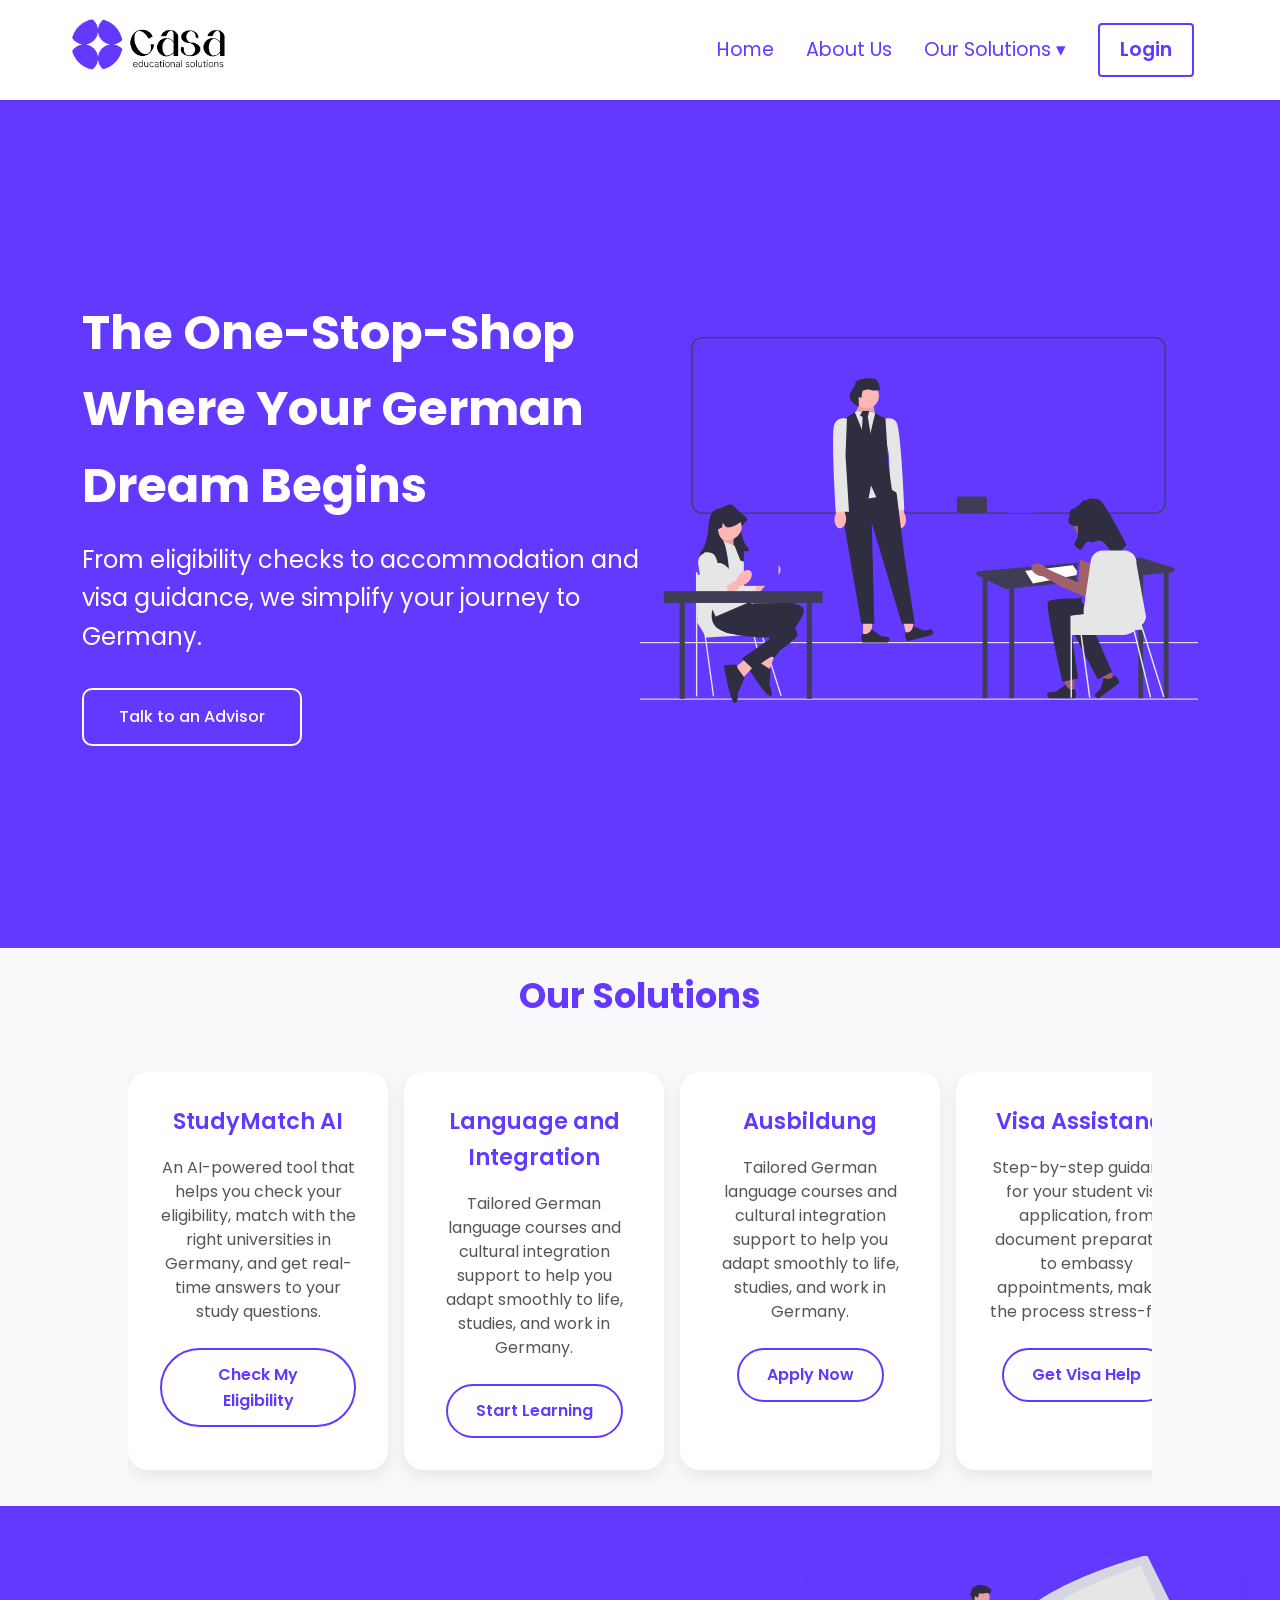
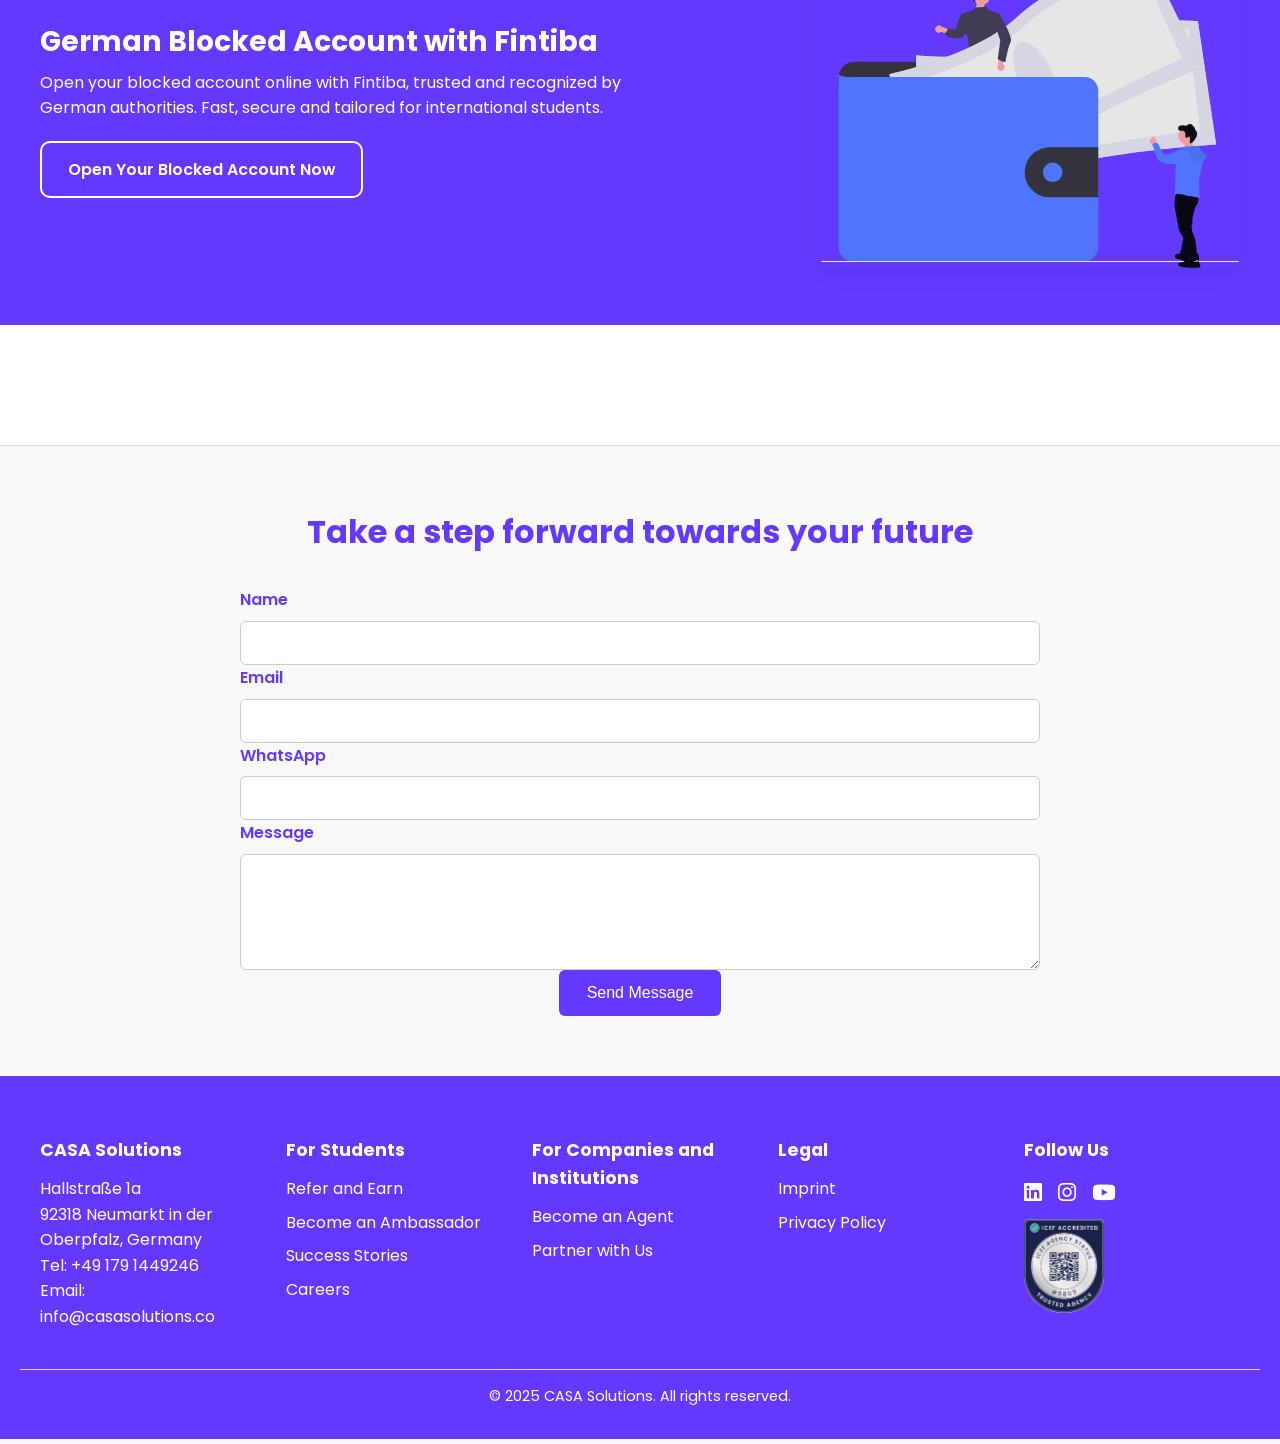
==== commit b6dbb905: "edits" ====
--- a/index.html
+++ b/index.html
@@ -9,7 +9,8 @@
   <link rel="preconnect" href="https://fonts.gstatic.com" crossorigin>
   <link href="https://fonts.googleapis.com/css2?family=Poppins:wght@400;700&display=swap" rel="stylesheet">
   <link rel="stylesheet" href="https://cdnjs.cloudflare.com/ajax/libs/font-awesome/6.5.0/css/all.min.css">
-  <link rel="icon" type="images/tabicon.png" href="images/tabicon.png">
+  <link rel="icon" href="images/tab.ico" type="image/x-icon">
+
 
  
   <!-- Google tag (gtag.js) -->
@@ -190,14 +191,14 @@
     <div class="footer-section company-info">
       <h4>CASA Solutions</h4>
       <p>Hallstraße 1a<br>92318 Neumarkt in der Oberpfalz, Germany</p>
-      <p>Tel: +49 179 1449246<br>Email: info@casa-consultancy.com</p>
+      <p>Tel: +49 179 1449246<br>Email: info@casasolutions.co</p>
     </div>
 
     <!-- For Students -->
     <div class="footer-section">
       <h4>For Students</h4>
       <ul>
-        <li><a href="/refer-and-earn.html">Refer and Earn</a></li>
+        <li><a href="/referral.html">Refer and Earn</a></li>
         <li><a href="/ambassador.html">Become an Ambassador</a></li>
         <li><a href="/success-stories.html">Success Stories</a></li>
         <li><a href="/careers.html">Careers</a></li>
--- a/styles.css
+++ b/styles.css
@@ -1369,7 +1369,7 @@
 
 .timeline {
   position: relative;
-  max-width: 900px;
+  max-width: 100%;
   margin: 0 auto;
 }
 
@@ -2286,3 +2286,307 @@
     text-align: left;
   }
 }
+
+/* Referral Program */
+body {
+  margin: 0;
+  font-family: "Poppins", sans-serif;
+  color: #333;
+}
+
+/* GENERAL BUTTON */
+.btn {
+  background: #6439ff;
+  color: white;
+  padding: 14px 32px;
+  border-radius: 8px;
+  text-decoration: none;
+  font-weight: 600;
+  display: inline-block;
+  border: 2px solid white; /* added */
+  transition: 0.3s ease;
+}
+
+.btn:hover {
+  background: white;
+  color: #6439ff;
+  border-color: #6439ff;
+}
+
+/* HERO SECTION */
+.hero {
+  background: #6439ff;
+  padding: 120px 40px;
+  text-align: center;
+  color: white;
+}
+
+.hero h1 {
+  font-size: 48px;
+  margin-bottom: 20px;
+}
+
+.hero p {
+  max-width: 600px;
+  margin: 0 auto 30px;
+  font-size: 18px;
+}
+
+/* SECTION 2 */
+
+.benefits {
+  display: flex;
+  align-items: center;
+  justify-content: space-between;
+  padding: 40px 120px; 
+  background: white;
+  color: #6439ff;
+  width: 100%;
+}
+
+
+.benefits-left {
+  width: 50%;
+}
+
+.benefits-left h2 {
+  font-size: 40px;
+  margin-bottom: 20px;
+}
+
+.benefits-left ul {
+  margin-top: 20px;
+  padding-left: 18px;
+  font-size: 18px;
+  color: #333;
+}
+.benefits-left p {
+  font-size: 18px;
+  margin-top: 15px;
+  color: #333;
+}
+
+.no-bullets {
+  list-style: none;
+  padding-left: 0;
+  margin-left: 0;
+}
+
+.benefits-right img {
+  width: 100%;
+  max-width: 480px;
+  border-radius: 12px;
+}
+
+/* SECTION 3 */
+.how-it-works {
+  background: #6439ff;
+  padding: 80px 40px;
+  color: white;
+  text-align: center;
+}
+
+.cards {
+  display: flex;
+  justify-content: center;
+  gap: 30px;
+  margin-top: 50px;
+  transition: transform 0.3s ease, box-shadow 0.3s ease;
+  scroll-snap-align: start;
+}
+
+.card {
+  background: white;
+  color: #6439ff;
+  width: 300px;
+  padding: 30px;
+  border-radius: 16px;
+  text-align: center;
+  transition: transform 0.2s ease;
+}
+
+.card p {
+  margin-top: 15px;
+  font-size: 16px;
+  color: #333;
+}
+
+.card:hover {
+  transform: translateY(-5px);
+}
+
+.card .icon {
+  width: 60px;
+  height: 60px;
+  margin-bottom: 20px;
+}
+
+/* ========== SECTION 4 ========== */
+.community {
+  text-align: center;
+  padding: 50px 20px;
+  background: linear-gradient(
+    180deg,
+    #ffffff 0%,
+    #f7f4ff 60%,
+    #f7f4ff 80%,
+    #ffffff 100%
+  );
+  color: #6439ff;
+}
+
+.community h2 {
+  font-size: 2rem;
+  max-width: 750px;
+  margin: 0 auto 40px;
+  font-weight: 600;
+}
+
+.community-image {
+  max-width: 700px;
+  margin: 0 auto 40px;
+}
+
+.community-image img {
+  width: 100%;
+  max-width: 850px;
+  filter: drop-shadow(0px 20px 40px rgba(100, 57, 255, 0.15));
+}
+
+/* CTA Button */
+.community .btn {
+  display: inline-block;
+  background: #6439ff;
+  color: white;
+  padding: 14px 32px;
+  border-radius: 50px;
+  font-size: 1.1rem;
+  text-decoration: none;
+  transition: 0.3s ease;
+  border: 2px solid #6439ff;
+}
+
+.community .btn:hover {
+  background: white;
+  color: #6439ff;
+}
+
+/* ------ Responsive ------ */
+@media (max-width: 600px) {
+  .community {
+    padding: 60px 15px;
+  }
+
+  .community h2 {
+    font-size: 1.6rem;
+  }
+
+  .community-image {
+    max-width: 90%;
+    margin-bottom: 30px;
+  }
+}
+
+
+/* ---------------------------- */
+/* RESPONSIVE BREAKPOINTS */
+/* ---------------------------- */
+
+/* TABLET */
+@media (max-width: 992px) {
+
+  /* HERO */
+  .hero h1 {
+    font-size: 38px;
+  }
+
+  /* SECTION 2 */
+  .benefits {
+    flex-direction: column;
+    text-align: center;
+  }
+
+  .benefits-left,
+  .benefits-right {
+    width: 100%;
+  }
+
+  .benefits-left ul {
+    text-align: left;
+  }
+
+  /* SECTION 3 */
+  .cards {
+    flex-direction: column;
+    align-items: center;
+  }
+
+  .card {
+    width: 90%;
+    max-width: 350px;
+  }
+
+  /* SECTION 4 CURVES */
+  .curves-container {
+    height: 200px;
+  }
+
+  .curve {
+    height: 180px;
+  }
+
+  .person-img {
+    width: 90px;
+    height: 90px;
+    top: 50px;
+  }
+}
+
+/* MOBILE */
+@media (max-width: 600px) {
+
+  /* HERO */
+  .hero {
+    padding: 100px 20px;
+  }
+
+  .hero h1 {
+    font-size: 30px;
+  }
+
+  .hero p {
+    font-size: 16px;
+  }
+
+  /* SECTION 2 */
+  .benefits {
+    padding: 60px 20px;
+  }
+
+  .benefits-left h2 {
+    font-size: 26px;
+  }
+
+  .benefits-right img {
+    max-width: 100%;
+  }
+
+  /* SECTION 4 CURVES → simplify for mobile */
+  .curves-container {
+    height: 140px;
+  }
+
+  .curve,
+  .curve-left,
+  .curve-right {
+    display: none; /* hide curves on very small screens for clean layout */
+  }
+
+  .person-img {
+    position: relative;
+    display: inline-block;
+    left: 0;
+    top: 0;
+    margin: 0 15px;
+  }
+}
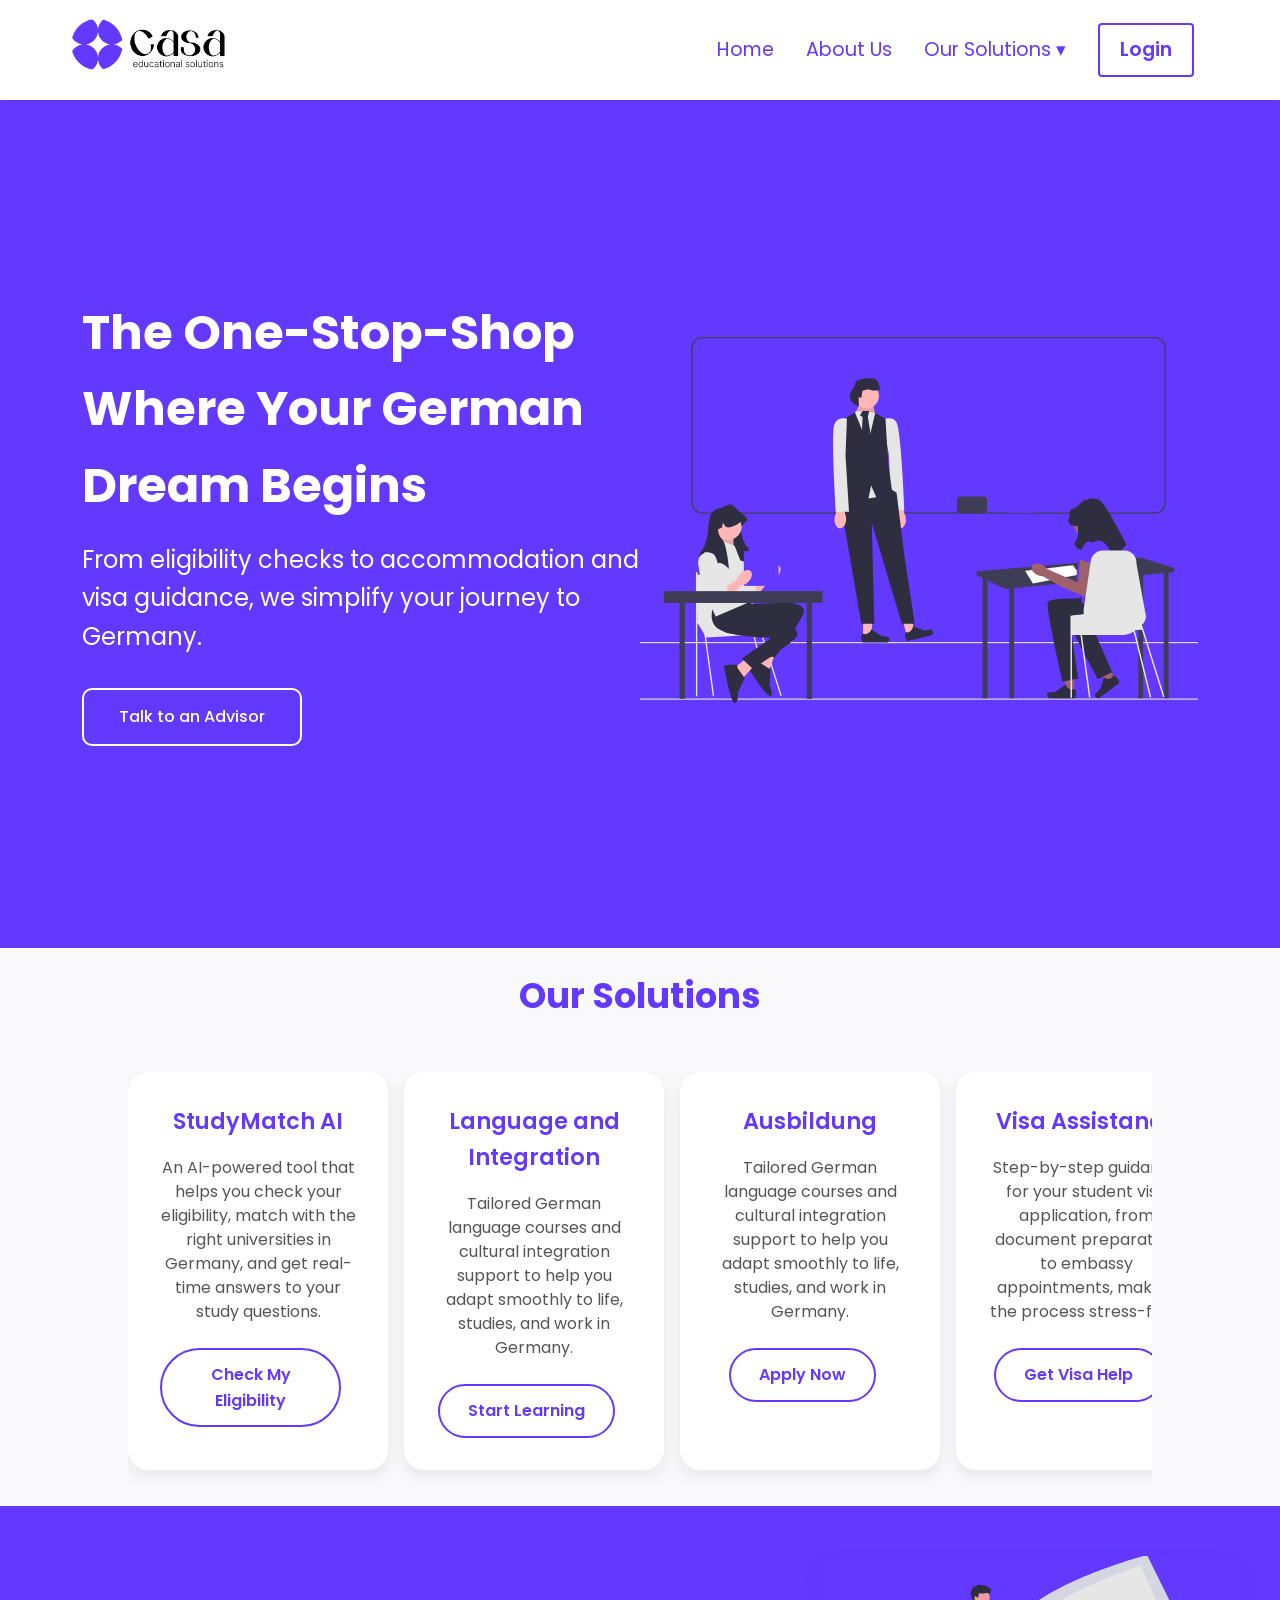
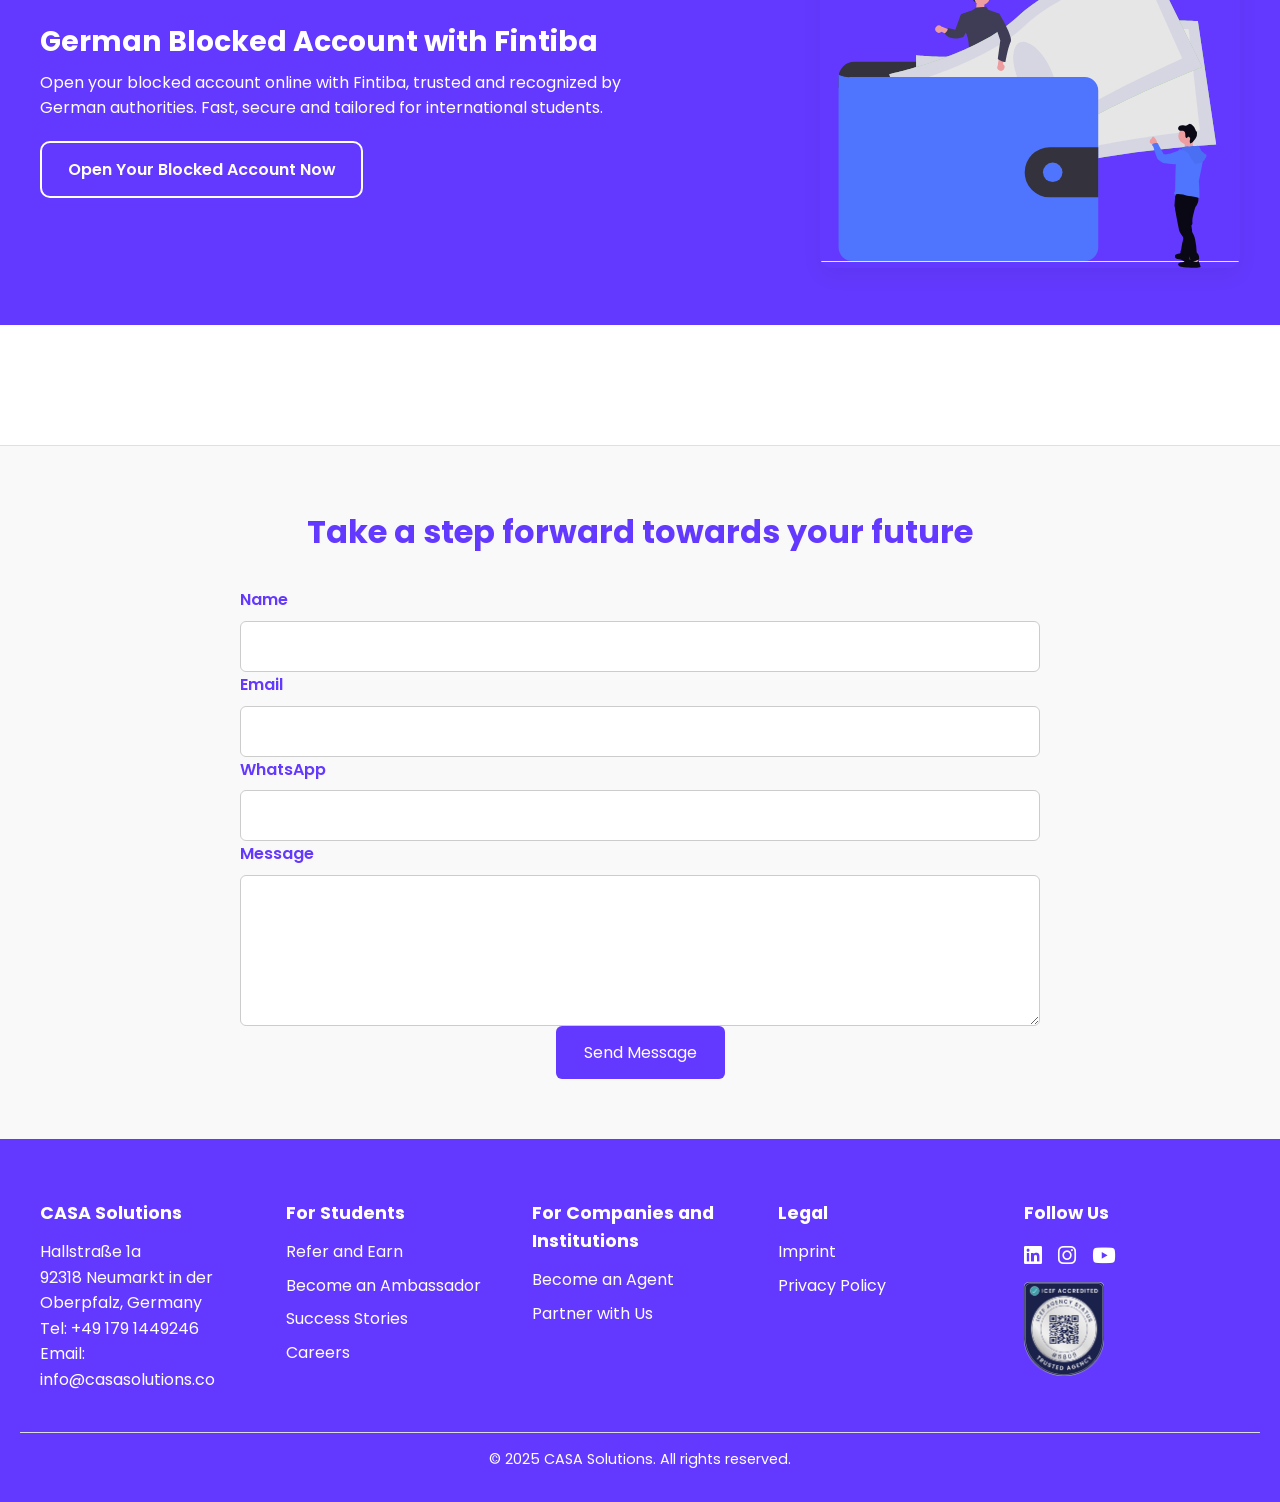
==== commit 450e02b1: "Link update" ====
--- a/index.html
+++ b/index.html
@@ -199,7 +199,7 @@
       <h4>For Students</h4>
       <ul>
         <li><a href="/referral.html">Refer and Earn</a></li>
-        <li><a href="/ambassador.html">Become an Ambassador</a></li>
+        <li><a href="/ambassador-program.html">Become an Ambassador</a></li>
         <li><a href="/success-stories.html">Success Stories</a></li>
         <li><a href="/careers.html">Careers</a></li>
       </ul>
--- a/styles.css
+++ b/styles.css
@@ -2590,3 +2590,258 @@
     margin: 0 15px;
   }
 }
+
+/* ---------------------------- */
+/* Ambassador Program */
+/* ---------------------------- */
+
+* {
+    margin: 0;
+    padding: 0;
+    box-sizing: border-box;
+    font-family: Poppins, sans-serif;
+}
+
+body {
+    background: #fff;
+    color: #6439ff;
+}
+
+/* GENERAL BUTTON STYLES */
+.btn {
+    padding: 12px 24px;
+    border-radius: 6px;
+    text-decoration: none;
+    font-weight: 600;
+    display: inline-block;
+    margin-right: 15px;
+}
+
+/* HERO SECTION BUTTONS (white background buttons on purple) */
+.primary-dark {
+    background: #ffffff;
+    color: #6439ff;
+    border: 2px solid #ffffff;
+}
+
+.secondary-dark {
+    background: transparent;
+    border: 2px solid #ffffff;
+    color: #ffffff;
+}
+
+/* SECTION 2 BUTTONS (purple border, visible on white background) */
+.primary-light {
+    background: transparent;
+    color: #6439ff;
+    border: 2px solid #6439ff;   
+    margin-top: 25px;
+}
+
+.secondary-light {
+    background: #6439ff;
+    color: #ffffff;
+    border: 2px solid #6439ff;
+    margin-top: 25px;
+}
+
+.primary-light:hover,
+.secondary-light:hover,
+.primary-dark:hover,
+.secondary-dark:hover {
+    opacity: 0.8;
+    transition: 0.2s ease;
+}
+
+/* HERO SECTION */
+.hero {
+    background: #6439ff;
+    color: white;
+    display: flex;
+    padding: 70px 8%;
+    align-items: left;
+    gap: 40px;
+    flex-wrap: wrap;
+}
+
+.hero-content {
+    flex: 1;
+}
+
+.hero-content h1 {
+    font-size: 38px;
+    margin-bottom: 20px;
+    font-weight: 800;
+}
+
+.hero-content p {
+    font-size: 17px;
+    margin-bottom: 30px;
+    line-height: 1.6;
+}
+
+.hero-image img {
+    width: 100%;
+    max-width: 480px;
+    border-radius: 10px;
+}
+
+
+/* SECTION TWO */
+.section-two {
+    display: flex;
+    justify-content: space-between;
+    align-items: center;
+    gap: 50px;
+    padding: 80px 8%;
+}
+
+.section-two-image {
+    flex: 1;
+}
+
+.section-two-image img {
+    width: 100%;
+    max-width: 450px;
+    border-radius: 12px;
+}
+
+.section-two-content {
+    flex: 1;
+}
+
+.section-two-content h1 {
+    font-size: 34px;
+    margin-bottom: 15px;
+}
+
+.section-two-content h3 {
+    margin-top: 25px;
+    font-size: 22px;
+}
+
+.section-two-content p {
+    margin-top: 25px;
+    font-size: 17px;
+    color: #555;
+    line-height: 1.6;
+}
+
+@media (max-width: 900px) {
+    .section-two {
+        flex-direction: column;
+        text-align: center;
+    }
+
+    .section-two-content {
+        text-align: left;
+    }
+}
+
+
+/* TESTIMONIAL SECTION */
+.testimonials {
+    background: #6439ff;
+    color: white;
+    padding: 80px 8%;
+    text-align: center;
+}
+
+.testimonials h2 {
+    font-size: 32px;
+    margin-bottom: 40px;
+}
+
+.slider {
+    position: relative;
+    max-width: 700px;
+    margin: auto;
+}
+
+.slide {
+    display: none;
+    font-size: 18px;
+}
+
+.slide.active {
+    display: block;
+}
+
+.slide h4 {
+    margin-top: 15px;
+    font-weight: 400;
+}
+
+.slider-controls {
+    margin-top: 25px;
+    display: flex;
+    justify-content: center;
+    gap: 20px;
+}
+
+.nav-btn {
+    background: transparent;
+    border: 2px solid white;
+    color: white;
+    padding: 10px 18px;
+    border-radius: 8px;
+    cursor: pointer;
+    font-size: 20px;
+    transition: 0.3s ease;
+}
+
+.nav-btn:hover {
+    background: white;
+    color: #6439ff;
+}
+
+
+/* AMBASSADOR CARDS */
+.ambassadors {
+    padding: 80px 8%;
+    text-align: center;
+}
+
+.ambassadors h2 {
+    font-size: 30px;
+    margin-bottom: 50px;
+}
+
+.card-container {
+    display: grid;
+    grid-template-columns: repeat(auto-fit, minmax(268px, 1fr));
+    gap: 25px;
+}
+
+.card {
+    background: #fafafa;
+    padding: 20px;
+    border-radius: 12px;
+    box-shadow: 0 3px 10px rgba(0,0,0,0.1);
+}
+
+.card img {
+  width: 150px;
+  height: 150px;
+  border-radius: 50%;
+  margin-bottom: 15px;
+}
+
+.card h3 {
+    margin-bottom: 10px;
+    font-size: 20px;
+}
+
+.socials {
+    display: flex;
+    gap: 15px;
+    justify-content: center;
+    margin-top: 15px;
+}
+
+.socials i {
+    font-size: 28px;
+    color: #6439ff;
+    transition: 0.2s;
+}
+
